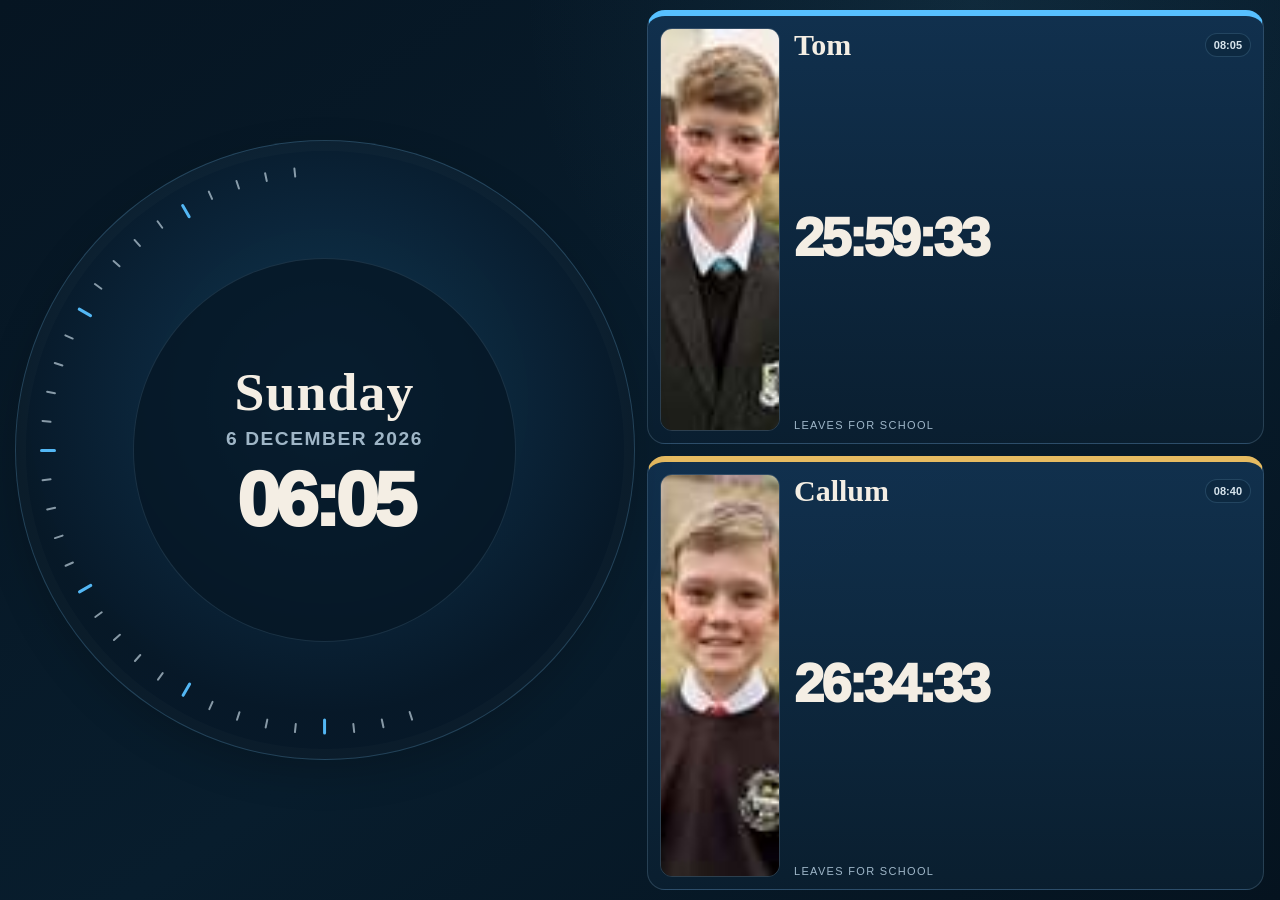
==== tv/index.html @ e42c9155 "Create short direct TV URL" ====
<!doctype html><html lang="en"><head><meta charset="utf-8"><meta name="viewport" content="width=device-width,initial-scale=1,viewport-fit=cover"><meta name="theme-color" content="#071522"><meta name="apple-mobile-web-app-capable" content="yes"><meta name="apple-mobile-web-app-status-bar-style" content="black-translucent"><meta name="apple-mobile-web-app-title" content="Lee Family TV"><title>Lee Family Magazine v16</title><link rel="stylesheet" href="../tv-family-v10.css?v=16"><style>.app{grid-template-rows:1fr!important}.topline{display:none!important}.viewport{grid-row:1!important}.ticker{display:none!important}.tickerTime{height:46px!important;border:0!important;border-radius:0!important;padding:0 16px!important;background:#0a2031!important;box-shadow:none!important;display:grid!important;grid-template-columns:auto 1fr!important;gap:12px!important;align-items:center!important;color:#fff!important}.tickerTime .time{font-size:21px!important;font-weight:950!important;line-height:1!important;letter-spacing:-.03em!important}.tickerTime .date{font-size:10px!important;color:#b6c7d3!important;letter-spacing:.14em!important;text-transform:uppercase!important;white-space:nowrap!important}.page{padding:10px 16px 10px!important}.pageTitle{font-size:24px!important;line-height:1!important;margin:0 0 6px!important}.pageSub,.heroSub,.badgeLine,.bigHead p,.colHead p,.prole,.tags,.schoolNote{display:none!important}.rule{margin:4px 0 8px!important}.heroGrid,.fourCols,.duoGrid,.weekGrid{height:calc(100% - 38px)!important}.bigHead{padding:9px 11px 8px!important}.bigHead h3{font-size:22px!important}.bigHead>.pill{display:none!important}.lessonGrid{padding:7px 8px 5px!important;gap:6px!important}.lesson{min-height:46px!important}.lessonSubj{font-size:12px!important}.lessonTeach,.lessonRoom{font-size:10px!important}.activityGrid,.timeline{padding:7px 8px 8px!important;gap:6px!important}.activity,.lineItem{min-height:46px!important;padding:7px 8px!important}.activity .txt .main,.lineItem .hd{font-size:13px!important}.activity .txt .sub,.lineItem .sd{font-size:10px!important}.activity .timeTag,.lineItem .tm{font-size:13px!important}.prepBox{padding:7px 8px 8px!important;gap:6px!important;grid-template-columns:1fr!important}.noteBox{padding:8px!important}.noteBox ul{font-size:11px!important;line-height:1.22!important}.dayTop{padding:8px 9px 7px!important}.dayTop h4{font-size:18px!important}.dayBody{padding:6px 8px!important;gap:4px!important}.dayItem{padding:5px 2px 6px!important}.dayItem .n{font-size:12px!important}.dayItem .t,.dayItem .w{font-size:9px!important}.countdownPage{height:100%!important;display:grid!important;grid-template-columns:1fr 1fr!important;gap:14px!important}.clockHero{padding:8px!important;display:flex!important;align-items:center!important;justify-content:center!important;background:transparent!important;border:0!important}.clockDial{position:relative;width:min(70vh,620px);aspect-ratio:1;border-radius:50%;border:1px solid rgba(107,171,212,.28);background:radial-gradient(circle at 50% 42%,rgba(18,58,88,.94),rgba(7,25,40,.98) 66%);box-shadow:inset 0 0 0 10px rgba(255,255,255,.015),0 14px 38px rgba(0,0,0,.18);display:flex;align-items:center;justify-content:center}.secondTick{position:absolute;inset:4%;transform:rotate(calc(var(--i) * 6deg));transition:opacity .12s linear}.secondTick:before{content:'';position:absolute;top:0;left:50%;transform:translateX(-50%);width:2px;height:10px;border-radius:99px;background:rgba(214,232,243,.62)}.secondTick.major:before{height:16px;width:3px;background:rgba(87,192,255,.95)}.clockCenter{position:absolute;inset:19%;border-radius:50%;display:flex;flex-direction:column;align-items:center;justify-content:center;text-align:center;background:rgba(6,23,36,.78);border:1px solid rgba(130,178,208,.16)}.clockHero .bigDay{order:1!important;font-size:clamp(36px,4.2vw,70px)!important;line-height:.92!important;margin:0!important;letter-spacing:.02em!important;color:#f4eee4!important;text-transform:none!important;font-family:Georgia,'Times New Roman',serif!important;font-weight:700!important}.clockHero .bigDate{order:2!important;font-size:clamp(16px,1.5vw,25px)!important;line-height:1!important;margin:12px 0 0!important;color:#9fb6c7!important;letter-spacing:.08em!important;text-transform:uppercase!important;font-family:Inter,-apple-system,BlinkMacSystemFont,'Segoe UI',Arial,sans-serif!important;font-weight:800!important}.clockHero .bigClock{order:3!important;font-size:clamp(54px,6vw,98px)!important;line-height:.86!important;margin-top:18px!important;letter-spacing:-.055em!important;font-weight:950!important;font-variant-numeric:tabular-nums}.countdownStack{grid-template-rows:1fr 1fr!important;gap:12px!important}.countCard{grid-template-columns:120px 1fr!important;grid-template-rows:1fr!important;gap:14px!important;align-items:stretch!important;padding:12px!important;overflow:hidden!important}.countPhoto{width:120px!important;height:100%;min-height:140px!important;max-height:none!important;object-fit:cover;object-position:center 20%;border-radius:12px;border:1px solid rgba(255,255,255,.14);align-self:center}.countInfo{min-width:0;display:grid;grid-template-rows:auto 1fr auto}.countName strong{font-size:30px!important}.countValue{font-size:clamp(36px,4.2vw,68px)!important}.leaveAt{font-size:11px!important;padding:5px 8px!important}.countLabel{font-size:11px!important;letter-spacing:.12em!important}@media(max-width:900px){.countdownPage{grid-template-columns:1fr 1fr!important}.clockDial{width:min(62vh,500px)}.countCard{grid-template-columns:92px 1fr!important}.countPhoto{width:92px!important;min-height:120px!important}.clockHero .bigDay{font-size:clamp(28px,3.8vw,50px)!important}.clockHero .bigClock{font-size:clamp(44px,5.2vw,78px)!important}}@media(max-width:700px){.countdownPage{grid-template-columns:1fr!important}.clockDial{width:min(48vh,360px)}.countdownStack{grid-template-columns:1fr 1fr!important;grid-template-rows:1fr!important}.countCard{grid-template-columns:74px 1fr!important}.countPhoto{width:74px!important;min-height:96px!important}.clockHero .bigDay{font-size:30px!important}.clockHero .bigDate{font-size:14px!important}.clockHero .bigClock{font-size:46px!important}}</style></head><body><div class="app"><span id="mastKicker" hidden></span><span id="mastTitle" hidden></span><div hidden><div id="frontHeadline"></div><div id="frontSub"></div><div id="todayTimeline"></div><div id="frontPeople"></div><div id="familyCols"></div></div><main class="viewport"><section class="page active" data-kicker="SCHOOL" data-title="School countdown"><div class="countdownPage"><section class="clockHero"><div class="clockDial" id="clockDial"><span class="secondTick major" style="--i:0"></span><span class="secondTick" style="--i:1"></span><span class="secondTick" style="--i:2"></span><span class="secondTick" style="--i:3"></span><span class="secondTick" style="--i:4"></span><span class="secondTick major" style="--i:5"></span><span class="secondTick" style="--i:6"></span><span class="secondTick" style="--i:7"></span><span class="secondTick" style="--i:8"></span><span class="secondTick" style="--i:9"></span><span class="secondTick major" style="--i:10"></span><span class="secondTick" style="--i:11"></span><span class="secondTick" style="--i:12"></span><span class="secondTick" style="--i:13"></span><span class="secondTick" style="--i:14"></span><span class="secondTick major" style="--i:15"></span><span class="secondTick" style="--i:16"></span><span class="secondTick" style="--i:17"></span><span class="secondTick" style="--i:18"></span><span class="secondTick" style="--i:19"></span><span class="secondTick major" style="--i:20"></span><span class="secondTick" style="--i:21"></span><span class="secondTick" style="--i:22"></span><span class="secondTick" style="--i:23"></span><span class="secondTick" style="--i:24"></span><span class="secondTick major" style="--i:25"></span><span class="secondTick" style="--i:26"></span><span class="secondTick" style="--i:27"></span><span class="secondTick" style="--i:28"></span><span class="secondTick" style="--i:29"></span><span class="secondTick major" style="--i:30"></span><span class="secondTick" style="--i:31"></span><span class="secondTick" style="--i:32"></span><span class="secondTick" style="--i:33"></span><span class="secondTick" style="--i:34"></span><span class="secondTick major" style="--i:35"></span><span class="secondTick" style="--i:36"></span><span class="secondTick" style="--i:37"></span><span class="secondTick" style="--i:38"></span><span class="secondTick" style="--i:39"></span><span class="secondTick major" style="--i:40"></span><span class="secondTick" style="--i:41"></span><span class="secondTick" style="--i:42"></span><span class="secondTick" style="--i:43"></span><span class="secondTick" style="--i:44"></span><span class="secondTick major" style="--i:45"></span><span class="secondTick" style="--i:46"></span><span class="secondTick" style="--i:47"></span><span class="secondTick" style="--i:48"></span><span class="secondTick" style="--i:49"></span><span class="secondTick major" style="--i:50"></span><span class="secondTick" style="--i:51"></span><span class="secondTick" style="--i:52"></span><span class="secondTick" style="--i:53"></span><span class="secondTick" style="--i:54"></span><span class="secondTick major" style="--i:55"></span><span class="secondTick" style="--i:56"></span><span class="secondTick" style="--i:57"></span><span class="secondTick" style="--i:58"></span><span class="secondTick" style="--i:59"></span><div class="clockCenter"><div class="bigDay" id="schoolDay">—</div><div class="bigDate" id="schoolDate">—</div><div class="bigClock" id="schoolClock">--:--</div></div></div></section><section class="countdownStack"><div class="countCard tom"><img class="countPhoto" alt="Tom" src="[data-uri]"><div class="countInfo"><div class="countName"><strong>Tom</strong><span class="leaveAt">08:05</span></div><div class="countValue" id="tomCountdown">--:--:--</div><div class="countLabel">LEAVES FOR SCHOOL</div></div></div><div class="countCard callum"><img class="countPhoto" alt="Callum" src="[data-uri]"><div class="countInfo"><div class="countName"><strong>Callum</strong><span class="leaveAt">08:40</span></div><div class="countValue" id="callumCountdown">--:--:--</div><div class="countLabel">LEAVES FOR SCHOOL</div></div></div></section></div></section><section class="page" data-kicker="TOM AND CALLUM" data-title="Tom & Callum"><h1 class="pageTitle">Tom & Callum</h1><div class="rule"></div><div class="duoGrid"><section class="bigPanel"><div class="bigHead"><div><h3>Tom</h3></div><div class="pill">1M2</div></div><div class="lessonGrid" id="tomLessons"></div><div class="activityGrid" id="tomActivities"></div></section><section class="bigPanel"><div class="bigHead"><div><h3>Callum</h3></div><div class="pill">SAFC • Cubs</div></div><div class="activityGrid" id="callumActivities" style="padding-top:10px"></div></section></div></section><div hidden><div id="mondayTimeline"></div><ul id="mondaySummary"></ul><div id="weekAhead"></div><div id="tickerTrack"></div><div id="pagerDots"></div><div id="pageLabel"></div><div class="progress"><span id="progressBar"></span></div><div id="clock"></div><div id="date"></div></div></main><script src="../tv-family-v10.js?v=16"></script><script>(function(){const ticks=[...document.querySelectorAll('.secondTick')];function updateSecondRing(){const s=new Date().getSeconds();ticks.forEach((el,i)=>{el.style.opacity=i<s?'0':'1';});}updateSecondRing();setInterval(updateSecondRing,200);})();</script></div></body></html>
---- tv-family-v10.css ----
:root{--bg:#061522;--bg2:#0a2235;--panel:#0d283b;--panel2:#123149;--line:rgba(145,184,208,.22);--ink:#f4eee4;--muted:#9fb6c7;--blue:#57c0ff;--red:#d14c50;--gold:#e6bb61;--green:#6fc79c;--purple:#a081eb;--cyan:#54c6cb;--orange:#e48d57;--ticker:#efe6d7;--tickerInk:#162431;}*{box-sizing:border-box}html,body{margin:0;width:100%;height:100%;overflow:hidden;background:#04101a;color:var(--ink);font-family:Inter,-apple-system,BlinkMacSystemFont,"Segoe UI",Arial,sans-serif;}body{min-width:320px}.app{height:100dvh;min-height:100vh;overflow:hidden;display:grid;grid-template-rows:46px 1fr 46px;background:radial-gradient(circle at 76% 0%,rgba(73,151,189,.12),transparent 34%),linear-gradient(145deg,#061522 0%,#081d2d 55%,#05131f 100%);}.topline{display:grid;grid-template-columns:1fr auto;gap:12px;align-items:center;padding:0 16px 0 16px;border-bottom:1px solid var(--line);}.headcopy{min-width:0;display:flex;align-items:center;gap:10px;white-space:nowrap;overflow:hidden}.kicker{color:var(--blue);font-weight:900;text-transform:uppercase;letter-spacing:.22em;font-size:10px;flex:0 0 auto;}.headtitle{font-family:Georgia,"Times New Roman",serif;font-size:9px;line-height:1;overflow:hidden;text-overflow:ellipsis;}.timeblock{flex:0 0 auto;display:grid;grid-template-columns:auto auto;gap:10px;align-items:center;padding:6px 12px;border-radius:12px;background:rgba(10,31,47,.85);border:1px solid rgba(153,192,216,.18);}.timeblock .time{font-size:18px;font-weight:950;letter-spacing:-.03em;line-height:1;}.timeblock .date{font-size:10px;letter-spacing:.14em;text-transform:uppercase;color:var(--muted);line-height:1;}.viewport{position:relative;min-height:0;overflow:hidden}.page{position:absolute;inset:0;padding:12px 16px 10px;opacity:0;transform:translateX(2.5%);transition:opacity .6s ease,transform .6s ease;pointer-events:none;}.page.active{opacity:1;transform:translateX(0);pointer-events:auto}.pageTitle{font-family:Georgia,"Times New Roman",serif;font-size:15px;line-height:1;margin:0}.pageSub{margin:3px 0 0;font-size:11px;color:#c2d4de}.rule{height:1px;background:var(--line);margin:5px 0 7px}.heroGrid{display:grid;grid-template-columns:1.12fr .88fr;gap:12px;height:calc(100% - 42px)}.heroMain,.panel{background:linear-gradient(180deg,rgba(15,40,58,.95),rgba(11,31,47,.96));border:1px solid var(--line);border-radius:16px;overflow:hidden;}.heroMain{padding:14px 15px;display:grid;grid-template-rows:auto auto auto 1fr}.badgeLine{color:var(--blue);font-size:11px;letter-spacing:.18em;font-weight:900;text-transform:uppercase;}.heroHead{font-family:Georgia,"Times New Roman",serif;font-size:16px;line-height:1;margin:3px 0 0;}.heroSub{margin-top:6px;color:#c4d4de;font-size:14px;line-height:1.32;}.heroList{display:grid;gap:7px;align-content:start;margin-top:10px}.heroItem{display:grid;grid-template-columns:72px 4px 1fr auto;gap:8px;align-items:center;padding:8px 10px;border-radius:12px;background:rgba(17,49,79,.72);border:1px solid rgba(85,133,171,.16);min-height:54px;}.heroItem.past{opacity:.44}.heroItem .tm{font-size:16px;font-weight:950;text-align:right}.heroItem .bar{height:40px;border-radius:999px}.heroItem .main{min-width:0}.heroItem .title{font-size:16px;font-weight:880;white-space:nowrap;overflow:hidden;text-overflow:ellipsis}.heroItem .loc{font-size:11px;color:#9bb4c7;margin-top:3px;white-space:nowrap;overflow:hidden;text-overflow:ellipsis}.pill{padding:5px 8px;border-radius:999px;white-space:nowrap;background:#153a5b;border:1px solid rgba(90,145,187,.24);color:#cadbe7;font-size:10px;font-weight:850;}.sideStack{display:grid;grid-template-rows:repeat(4,1fr);gap:10px}.personCard{background:linear-gradient(180deg,rgba(17,49,78,.96),rgba(11,31,48,.96));border:1px solid var(--line);border-radius:16px;padding:12px 13px;display:grid;grid-template-columns:42px 1fr;gap:9px;align-items:start;min-width:0;}.avatar{width:40px;height:40px;border-radius:50%;display:flex;align-items:center;justify-content:center;background:#184667;border:2px solid #2a99e6;font-size:18px;font-weight:950;}.pname{font-size:17px;font-weight:950}.prole{margin-top:2px;font-size:10px;letter-spacing:.12em;text-transform:uppercase;color:#8fb1c9;}.nextline{margin-top:6px;font-size:12px;color:#d5e2eb;white-space:nowrap;overflow:hidden;text-overflow:ellipsis;}.nextline b{color:var(--blue)}.tags{display:flex;gap:5px;flex-wrap:wrap;margin-top:6px}.tags span{padding:3px 7px;border-radius:999px;background:rgba(22,58,89,.8);border:1px solid rgba(88,146,188,.22);font-size:10px;font-weight:850;color:#c5d9e8;}.fourCols{display:grid;grid-template-columns:repeat(4,minmax(0,1fr));gap:10px;height:calc(100% - 42px)}.col{background:linear-gradient(180deg,rgba(15,40,58,.95),rgba(10,31,47,.96));border:1px solid var(--line);border-radius:16px;overflow:hidden;display:grid;grid-template-rows:auto 1fr;}.colHead{padding:8px 10px 7px;border-bottom:1px solid var(--line)}.colHead h3{margin:0;font-family:Georgia,"Times New Roman",serif;font-size:9px;line-height:1}.colHead p{margin:4px 0 0;font-size:10px;color:#9db6c9;letter-spacing:.16em;text-transform:uppercase}.colBody{padding:9px 10px;display:grid;gap:7px;align-content:start}.listing{padding:8px 8px 9px;border-radius:12px;background:rgba(17,49,79,.72);border:1px solid rgba(82,136,175,.16);}.when{font-size:10px;color:var(--gold);font-weight:900;letter-spacing:.04em}.what{margin-top:4px;font-size:15px;font-weight:860;line-height:1.12}.where{margin-top:4px;font-size:11px;color:#98b3c6;line-height:1.2}.emptyState{padding:24px 8px;color:#9db6c9;font-size:14px}.duoGrid{display:grid;grid-template-columns:1fr 1fr;gap:12px;height:calc(100% - 42px)}.bigPanel{background:linear-gradient(180deg,rgba(15,40,58,.95),rgba(10,31,47,.96));border:1px solid var(--line);border-radius:16px;overflow:hidden;display:grid;grid-template-rows:auto 1fr auto;}.bigHead{display:flex;justify-content:space-between;align-items:flex-start;gap:10px;padding:8px 10px 7px;border-bottom:1px solid var(--line);}.bigHead h3{margin:0;font-family:Georgia,"Times New Roman",serif;font-size:9px;line-height:1}.bigHead p{margin:4px 0 0;font-size:10px;color:#96b0c3;letter-spacing:.16em;text-transform:uppercase}.lessonGrid{padding:9px 10px 6px;display:grid;grid-template-columns:1fr 1fr;gap:7px;align-content:start}.lesson{display:grid;grid-template-columns:38px 1fr auto;align-items:center;min-height:52px;background:rgba(16,47,73,.84);border:1px solid rgba(83,136,175,.18);border-radius:11px;overflow:hidden;}.lessonNum{height:100%;display:flex;align-items:center;justify-content:center;font-size:16px;font-weight:950;color:#091520;}.lessonCopy{padding:7px 9px;min-width:0}.lessonSubj{font-size:13px;font-weight:900;white-space:nowrap;overflow:hidden;text-overflow:ellipsis}.lessonTeach{font-size:11px;color:#a8bfd1;margin-top:3px}.lessonRoom{padding-right:7px;font-size:11px;font-weight:900;white-space:nowrap}.activityGrid{padding:0 10px 10px;display:grid;gap:7px;align-content:start}.activity{display:grid;grid-template-columns:72px 4px 1fr;gap:8px;align-items:center;padding:8px 9px;border-radius:12px;background:rgba(17,49,79,.72);border:1px solid rgba(85,133,171,.16);min-height:52px;}.activity .timeTag{font-size:14px;font-weight:950;text-align:right}.activity .line{height:36px;border-radius:999px}.activity .txt{min-width:0}.activity .txt .main{font-size:15px;font-weight:860;white-space:nowrap;overflow:hidden;text-overflow:ellipsis}.activity .txt .sub{font-size:11px;color:#9cb4c6;margin-top:4px;white-space:nowrap;overflow:hidden;text-overflow:ellipsis}.prepBox{padding:0 10px 10px;display:grid;grid-template-columns:1fr 1fr;gap:8px}.noteBox{padding:10px;border-radius:12px;background:rgba(17,49,79,.72);border:1px solid rgba(85,133,171,.16);}.noteBox h4{margin:0 0 7px;font-size:11px;letter-spacing:.14em;text-transform:uppercase;color:var(--blue)}.noteBox ul{margin:0;padding-left:16px;color:#d7e3ea;font-size:12px;line-height:1.32}.timeline{padding:9px 10px 10px;display:grid;gap:7px;align-content:start}.lineItem{display:grid;grid-template-columns:72px 4px 1fr auto;gap:8px;align-items:center;padding:8px 9px;border-radius:12px;background:rgba(17,49,79,.72);border:1px solid rgba(85,133,171,.16);min-height:52px;}.lineItem .tm{font-size:16px;font-weight:950;text-align:right}.lineItem .vl{height:40px;border-radius:999px}.lineItem .hd{font-size:15px;font-weight:870;white-space:nowrap;overflow:hidden;text-overflow:ellipsis}.lineItem .sd{font-size:11px;color:#9eb6c9;margin-top:4px;white-space:nowrap;overflow:hidden;text-overflow:ellipsis}.weekGrid{display:grid;grid-template-columns:repeat(6,minmax(0,1fr));gap:8px;height:calc(100% - 42px)}.dayCol{background:linear-gradient(180deg,rgba(15,40,58,.95),rgba(10,31,47,.96));border:1px solid var(--line);border-radius:14px;overflow:hidden;display:grid;grid-template-rows:auto 1fr;}.dayTop{padding:7px 9px 6px;border-top:6px solid var(--blue);border-bottom:1px solid var(--line)}.dayTop h4{margin:0;font-family:Georgia,"Times New Roman",serif;font-size:7px;line-height:1}.dayTop .small{margin-top:4px;font-size:10px;color:#9eb7ca;letter-spacing:.1em;text-transform:uppercase}.dayBody{padding:8px 9px;display:grid;gap:6px;align-content:start}.dayItem{padding:7px 2px 8px;border-bottom:1px solid rgba(134,172,197,.14)}.dayItem:last-child{border-bottom:none}.dayItem .t{font-size:11px;font-weight:900;color:var(--gold)}.dayItem .n{margin-top:3px;font-size:14px;font-weight:850;line-height:1.16}.dayItem .w{margin-top:3px;font-size:10px;color:#9db5c8;letter-spacing:.1em;text-transform:uppercase}.countdownPage{height:100%;display:grid;grid-template-columns:1.05fr .95fr;gap:12px;}.clockHero{border:1px solid var(--line);border-radius:18px;background:radial-gradient(circle at 50% 0%,rgba(87,192,255,.16),transparent 42%),linear-gradient(180deg,rgba(15,40,58,.98),rgba(9,28,43,.98));display:flex;flex-direction:column;align-items:center;justify-content:center;text-align:center;min-width:0;}.clockHero .bigClock{font-size:clamp(92px,10vw,178px);line-height:.82;letter-spacing:-.07em;font-weight:950;font-variant-numeric:tabular-nums;}.clockHero .bigDate{margin-top:18px;font-family:Georgia,"Times New Roman",serif;font-size:clamp(34px,3vw,54px);line-height:1;}.clockHero .bigDay{margin-top:10px;color:var(--blue);font-size:clamp(13px,1vw,18px);letter-spacing:.26em;text-transform:uppercase;font-weight:900;}.countdownStack{display:grid;grid-template-rows:1fr 1fr auto;gap:10px;min-height:0;}.countCard{border:1px solid var(--line);border-radius:18px;background:linear-gradient(180deg,rgba(17,49,78,.98),rgba(10,31,48,.98));padding:14px 16px;display:grid;grid-template-rows:auto 1fr auto;min-height:0;}.countCard.tom{border-top:6px solid var(--blue)}.countCard.callum{border-top:6px solid var(--gold)}.countName{display:flex;justify-content:space-between;gap:12px;align-items:center;}.countName strong{font-family:Georgia,"Times New Roman",serif;font-size:clamp(8px,.72vw,13px);}.leaveAt{padding:6px 10px;border-radius:999px;background:rgba(14,42,65,.9);border:1px solid rgba(107,159,195,.24);color:#d8e5ed;font-size:12px;font-weight:900;white-space:nowrap;}.countValue{align-self:center;font-size:clamp(46px,5vw,88px);line-height:.9;letter-spacing:-.05em;font-weight:950;font-variant-numeric:tabular-nums;white-space:nowrap;}.countLabel{margin-top:7px;color:#9fb7c9;font-size:12px;letter-spacing:.14em;text-transform:uppercase;}.schoolNote{border:1px solid var(--line);border-radius:14px;background:rgba(17,49,79,.72);padding:10px 12px;color:#d6e3eb;font-size:12px;line-height:1.35;}@media (max-width:850px){.countdownPage{grid-template-columns:1fr}.countdownStack{grid-template-columns:1fr 1fr;grid-template-rows:auto auto}.schoolNote{grid-column:1/-1}}@media (max-width:600px){.countdownStack{grid-template-columns:1fr}.schoolNote{grid-column:auto}}.ticker{display:grid;grid-template-columns:auto 1fr auto;overflow:hidden;background:var(--ticker);color:var(--tickerInk);}.tLead{display:flex;align-items:center;padding:0 16px;background:#cb4d4e;color:#fff;font-weight:950;font-size:14px;white-space:nowrap;}.tWindow{display:flex;align-items:center;overflow:hidden}.tTrack{width:max-content;white-space:nowrap;padding-left:100%;font-size:13px;font-weight:850;animation:scroll 44s linear infinite;}.dot{color:#c64548;padding:0 .9em;font-size:1.15em}.pager{display:flex;align-items:center;gap:10px;padding:0 14px;white-space:nowrap;font-weight:900;}.dots{display:flex;gap:7px}.dots span{width:9px;height:9px;border-radius:50%;background:rgba(32,43,57,.22)}.dots span.on{background:#c84d4f}.progress{width:72px;height:4px;border-radius:999px;background:rgba(22,36,49,.18);overflow:hidden}.progress span{display:block;height:100%;background:#c84d4f;width:0}@keyframes scroll{to{transform:translateX(-100%)}}@media (max-width:1100px){.fourCols{grid-template-columns:1fr 1fr}.weekGrid{grid-template-columns:repeat(3,1fr)}}@media (max-width:850px){.duoGrid,.heroGrid{grid-template-columns:1fr}.sideStack{grid-template-rows:none;grid-template-columns:1fr 1fr}.fourCols,.weekGrid{grid-template-columns:1fr 1fr}.lessonGrid{grid-template-columns:1fr}.prepBox{grid-template-columns:1fr}}@media (max-width:600px){html,body{overflow:auto}.app{height:auto;min-height:100dvh;overflow:visible}.viewport{overflow:visible}.page{position:static;display:none;min-height:calc(100dvh - 92px)}.page.active{display:block}.headtitle{font-size:8px}.timeblock .date{display:none}.sideStack,.fourCols,.weekGrid{grid-template-columns:1fr}.ticker{position:sticky;bottom:0}}
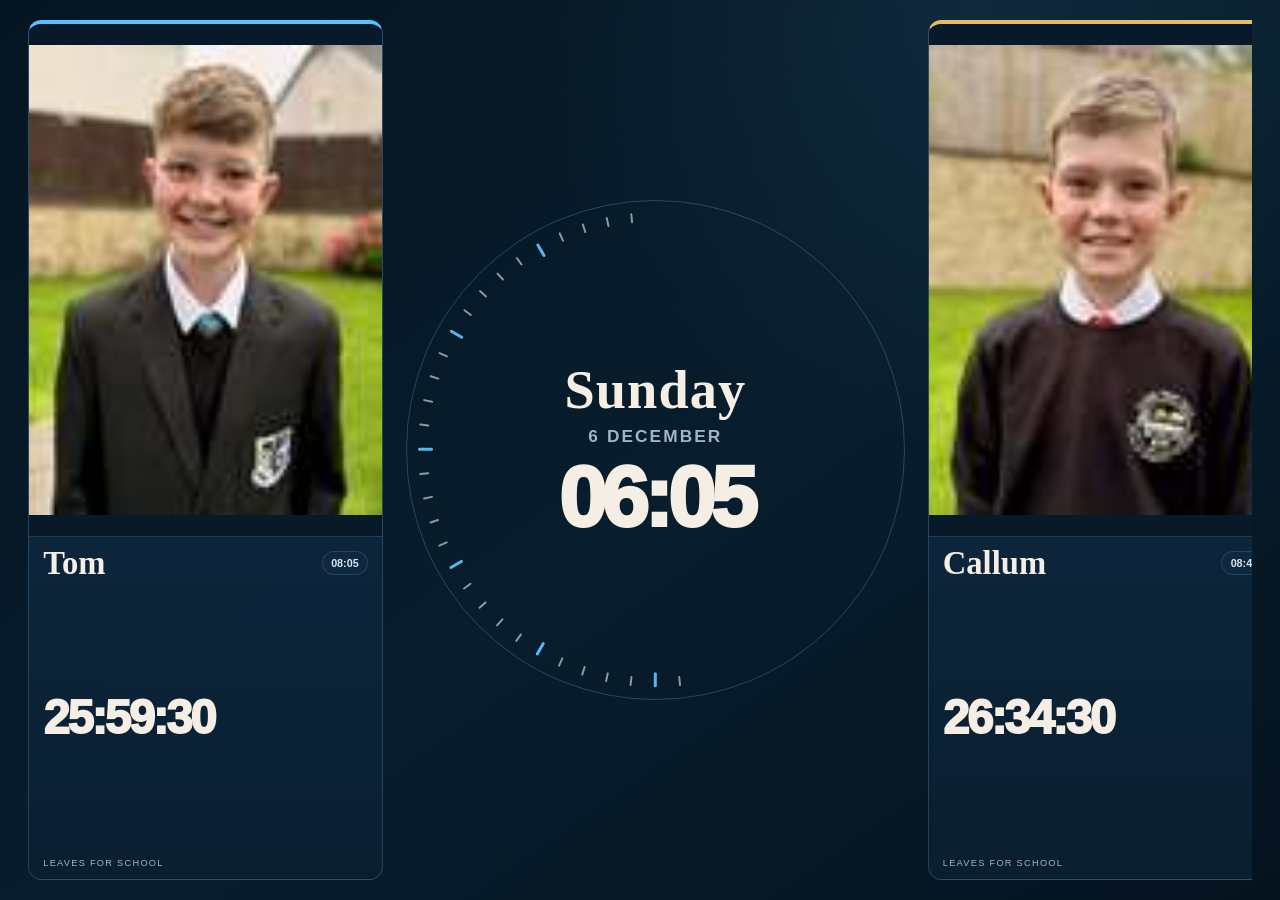
==== commit 44d84458: "Point TV address to UHD v18 layout" ====
--- a/tv/index.html
+++ b/tv/index.html
@@ -1 +1 @@
-<!doctype html><html lang="en"><head><meta charset="utf-8"><meta name="viewport" content="width=device-width,initial-scale=1,viewport-fit=cover"><meta name="theme-color" content="#071522"><meta name="apple-mobile-web-app-capable" content="yes"><meta name="apple-mobile-web-app-status-bar-style" content="black-translucent"><meta name="apple-mobile-web-app-title" content="Lee Family TV"><title>Lee Family Magazine v16</title><link rel="stylesheet" href="../tv-family-v10.css?v=16"><style>.app{grid-template-rows:1fr!important}.topline{display:none!important}.viewport{grid-row:1!important}.ticker{display:none!important}.tickerTime{height:46px!important;border:0!important;border-radius:0!important;padding:0 16px!important;background:#0a2031!important;box-shadow:none!important;display:grid!important;grid-template-columns:auto 1fr!important;gap:12px!important;align-items:center!important;color:#fff!important}.tickerTime .time{font-size:21px!important;font-weight:950!important;line-height:1!important;letter-spacing:-.03em!important}.tickerTime .date{font-size:10px!important;color:#b6c7d3!important;letter-spacing:.14em!important;text-transform:uppercase!important;white-space:nowrap!important}.page{padding:10px 16px 10px!important}.pageTitle{font-size:24px!important;line-height:1!important;margin:0 0 6px!important}.pageSub,.heroSub,.badgeLine,.bigHead p,.colHead p,.prole,.tags,.schoolNote{display:none!important}.rule{margin:4px 0 8px!important}.heroGrid,.fourCols,.duoGrid,.weekGrid{height:calc(100% - 38px)!important}.bigHead{padding:9px 11px 8px!important}.bigHead h3{font-size:22px!important}.bigHead>.pill{display:none!important}.lessonGrid{padding:7px 8px 5px!important;gap:6px!important}.lesson{min-height:46px!important}.lessonSubj{font-size:12px!important}.lessonTeach,.lessonRoom{font-size:10px!important}.activityGrid,.timeline{padding:7px 8px 8px!important;gap:6px!important}.activity,.lineItem{min-height:46px!important;padding:7px 8px!important}.activity .txt .main,.lineItem .hd{font-size:13px!important}.activity .txt .sub,.lineItem .sd{font-size:10px!important}.activity .timeTag,.lineItem .tm{font-size:13px!important}.prepBox{padding:7px 8px 8px!important;gap:6px!important;grid-template-columns:1fr!important}.noteBox{padding:8px!important}.noteBox ul{font-size:11px!important;line-height:1.22!important}.dayTop{padding:8px 9px 7px!important}.dayTop h4{font-size:18px!important}.dayBody{padding:6px 8px!important;gap:4px!important}.dayItem{padding:5px 2px 6px!important}.dayItem .n{font-size:12px!important}.dayItem .t,.dayItem .w{font-size:9px!important}.countdownPage{height:100%!important;display:grid!important;grid-template-columns:1fr 1fr!important;gap:14px!important}.clockHero{padding:8px!important;display:flex!important;align-items:center!important;justify-content:center!important;background:transparent!important;border:0!important}.clockDial{position:relative;width:min(70vh,620px);aspect-ratio:1;border-radius:50%;border:1px solid rgba(107,171,212,.28);background:radial-gradient(circle at 50% 42%,rgba(18,58,88,.94),rgba(7,25,40,.98) 66%);box-shadow:inset 0 0 0 10px rgba(255,255,255,.015),0 14px 38px rgba(0,0,0,.18);display:flex;align-items:center;justify-content:center}.secondTick{position:absolute;inset:4%;transform:rotate(calc(var(--i) * 6deg));transition:opacity .12s linear}.secondTick:before{content:'';position:absolute;top:0;left:50%;transform:translateX(-50%);width:2px;height:10px;border-radius:99px;background:rgba(214,232,243,.62)}.secondTick.major:before{height:16px;width:3px;background:rgba(87,192,255,.95)}.clockCenter{position:absolute;inset:19%;border-radius:50%;display:flex;flex-direction:column;align-items:center;justify-content:center;text-align:center;background:rgba(6,23,36,.78);border:1px solid rgba(130,178,208,.16)}.clockHero .bigDay{order:1!important;font-size:clamp(36px,4.2vw,70px)!important;line-height:.92!important;margin:0!important;letter-spacing:.02em!important;color:#f4eee4!important;text-transform:none!important;font-family:Georgia,'Times New Roman',serif!important;font-weight:700!important}.clockHero .bigDate{order:2!important;font-size:clamp(16px,1.5vw,25px)!important;line-height:1!important;margin:12px 0 0!important;color:#9fb6c7!important;letter-spacing:.08em!important;text-transform:uppercase!important;font-family:Inter,-apple-system,BlinkMacSystemFont,'Segoe UI',Arial,sans-serif!important;font-weight:800!important}.clockHero .bigClock{order:3!important;font-size:clamp(54px,6vw,98px)!important;line-height:.86!important;margin-top:18px!important;letter-spacing:-.055em!important;font-weight:950!important;font-variant-numeric:tabular-nums}.countdownStack{grid-template-rows:1fr 1fr!important;gap:12px!important}.countCard{grid-template-columns:120px 1fr!important;grid-template-rows:1fr!important;gap:14px!important;align-items:stretch!important;padding:12px!important;overflow:hidden!important}.countPhoto{width:120px!important;height:100%;min-height:140px!important;max-height:none!important;object-fit:cover;object-position:center 20%;border-radius:12px;border:1px solid rgba(255,255,255,.14);align-self:center}.countInfo{min-width:0;display:grid;grid-template-rows:auto 1fr auto}.countName strong{font-size:30px!important}.countValue{font-size:clamp(36px,4.2vw,68px)!important}.leaveAt{font-size:11px!important;padding:5px 8px!important}.countLabel{font-size:11px!important;letter-spacing:.12em!important}@media(max-width:900px){.countdownPage{grid-template-columns:1fr 1fr!important}.clockDial{width:min(62vh,500px)}.countCard{grid-template-columns:92px 1fr!important}.countPhoto{width:92px!important;min-height:120px!important}.clockHero .bigDay{font-size:clamp(28px,3.8vw,50px)!important}.clockHero .bigClock{font-size:clamp(44px,5.2vw,78px)!important}}@media(max-width:700px){.countdownPage{grid-template-columns:1fr!important}.clockDial{width:min(48vh,360px)}.countdownStack{grid-template-columns:1fr 1fr!important;grid-template-rows:1fr!important}.countCard{grid-template-columns:74px 1fr!important}.countPhoto{width:74px!important;min-height:96px!important}.clockHero .bigDay{font-size:30px!important}.clockHero .bigDate{font-size:14px!important}.clockHero .bigClock{font-size:46px!important}}</style></head><body><div class="app"><span id="mastKicker" hidden></span><span id="mastTitle" hidden></span><div hidden><div id="frontHeadline"></div><div id="frontSub"></div><div id="todayTimeline"></div><div id="frontPeople"></div><div id="familyCols"></div></div><main class="viewport"><section class="page active" data-kicker="SCHOOL" data-title="School countdown"><div class="countdownPage"><section class="clockHero"><div class="clockDial" id="clockDial"><span class="secondTick major" style="--i:0"></span><span class="secondTick" style="--i:1"></span><span class="secondTick" style="--i:2"></span><span class="secondTick" style="--i:3"></span><span class="secondTick" style="--i:4"></span><span class="secondTick major" style="--i:5"></span><span class="secondTick" style="--i:6"></span><span class="secondTick" style="--i:7"></span><span class="secondTick" style="--i:8"></span><span class="secondTick" style="--i:9"></span><span class="secondTick major" style="--i:10"></span><span class="secondTick" style="--i:11"></span><span class="secondTick" style="--i:12"></span><span class="secondTick" style="--i:13"></span><span class="secondTick" style="--i:14"></span><span class="secondTick major" style="--i:15"></span><span class="secondTick" style="--i:16"></span><span class="secondTick" style="--i:17"></span><span class="secondTick" style="--i:18"></span><span class="secondTick" style="--i:19"></span><span class="secondTick major" style="--i:20"></span><span class="secondTick" style="--i:21"></span><span class="secondTick" style="--i:22"></span><span class="secondTick" style="--i:23"></span><span class="secondTick" style="--i:24"></span><span class="secondTick major" style="--i:25"></span><span class="secondTick" style="--i:26"></span><span class="secondTick" style="--i:27"></span><span class="secondTick" style="--i:28"></span><span class="secondTick" style="--i:29"></span><span class="secondTick major" style="--i:30"></span><span class="secondTick" style="--i:31"></span><span class="secondTick" style="--i:32"></span><span class="secondTick" style="--i:33"></span><span class="secondTick" style="--i:34"></span><span class="secondTick major" style="--i:35"></span><span class="secondTick" style="--i:36"></span><span class="secondTick" style="--i:37"></span><span class="secondTick" style="--i:38"></span><span class="secondTick" style="--i:39"></span><span class="secondTick major" style="--i:40"></span><span class="secondTick" style="--i:41"></span><span class="secondTick" style="--i:42"></span><span class="secondTick" style="--i:43"></span><span class="secondTick" style="--i:44"></span><span class="secondTick major" style="--i:45"></span><span class="secondTick" style="--i:46"></span><span class="secondTick" style="--i:47"></span><span class="secondTick" style="--i:48"></span><span class="secondTick" style="--i:49"></span><span class="secondTick major" style="--i:50"></span><span class="secondTick" style="--i:51"></span><span class="secondTick" style="--i:52"></span><span class="secondTick" style="--i:53"></span><span class="secondTick" style="--i:54"></span><span class="secondTick major" style="--i:55"></span><span class="secondTick" style="--i:56"></span><span class="secondTick" style="--i:57"></span><span class="secondTick" style="--i:58"></span><span class="secondTick" style="--i:59"></span><div class="clockCenter"><div class="bigDay" id="schoolDay">—</div><div class="bigDate" id="schoolDate">—</div><div class="bigClock" id="schoolClock">--:--</div></div></div></section><section class="countdownStack"><div class="countCard tom"><img class="countPhoto" alt="Tom" src="[data-uri]"><div class="countInfo"><div class="countName"><strong>Tom</strong><span class="leaveAt">08:05</span></div><div class="countValue" id="tomCountdown">--:--:--</div><div class="countLabel">LEAVES FOR SCHOOL</div></div></div><div class="countCard callum"><img class="countPhoto" alt="Callum" src="[data-uri]"><div class="countInfo"><div class="countName"><strong>Callum</strong><span class="leaveAt">08:40</span></div><div class="countValue" id="callumCountdown">--:--:--</div><div class="countLabel">LEAVES FOR SCHOOL</div></div></div></section></div></section><section class="page" data-kicker="TOM AND CALLUM" data-title="Tom & Callum"><h1 class="pageTitle">Tom & Callum</h1><div class="rule"></div><div class="duoGrid"><section class="bigPanel"><div class="bigHead"><div><h3>Tom</h3></div><div class="pill">1M2</div></div><div class="lessonGrid" id="tomLessons"></div><div class="activityGrid" id="tomActivities"></div></section><section class="bigPanel"><div class="bigHead"><div><h3>Callum</h3></div><div class="pill">SAFC • Cubs</div></div><div class="activityGrid" id="callumActivities" style="padding-top:10px"></div></section></div></section><div hidden><div id="mondayTimeline"></div><ul id="mondaySummary"></ul><div id="weekAhead"></div><div id="tickerTrack"></div><div id="pagerDots"></div><div id="pageLabel"></div><div class="progress"><span id="progressBar"></span></div><div id="clock"></div><div id="date"></div></div></main><script src="../tv-family-v10.js?v=16"></script><script>(function(){const ticks=[...document.querySelectorAll('.secondTick')];function updateSecondRing(){const s=new Date().getSeconds();ticks.forEach((el,i)=>{el.style.opacity=i<s?'0':'1';});}updateSecondRing();setInterval(updateSecondRing,200);})();</script></div></body></html>+<!doctype html><html><head><meta charset="utf-8"><meta name="viewport" content="width=device-width,initial-scale=1"><meta name="theme-color" content="#061522"><title>Lee Family TV UHD</title><style>html,body{margin:0;width:100%;height:100%;overflow:hidden;background:#04101a}</style></head><body><script>(async()=>{const r=await fetch('../tv-family.html?v=18',{cache:'no-store'});let h=await r.text();h=h.replace(/href="tv-family-v10\.css\?v=\d+"/,'href="../tv-family-v10.css?v=18"').replace(/src="tv-family-v10\.js\?v=\d+"/,'src="../tv-family-v10.js?v=18"');document.open();document.write(h);document.close()})().catch(()=>{document.body.innerHTML='<div style="color:white;font:24px sans-serif;padding:40px">Reload Lee Family TV</div>'})</script></body></html>
